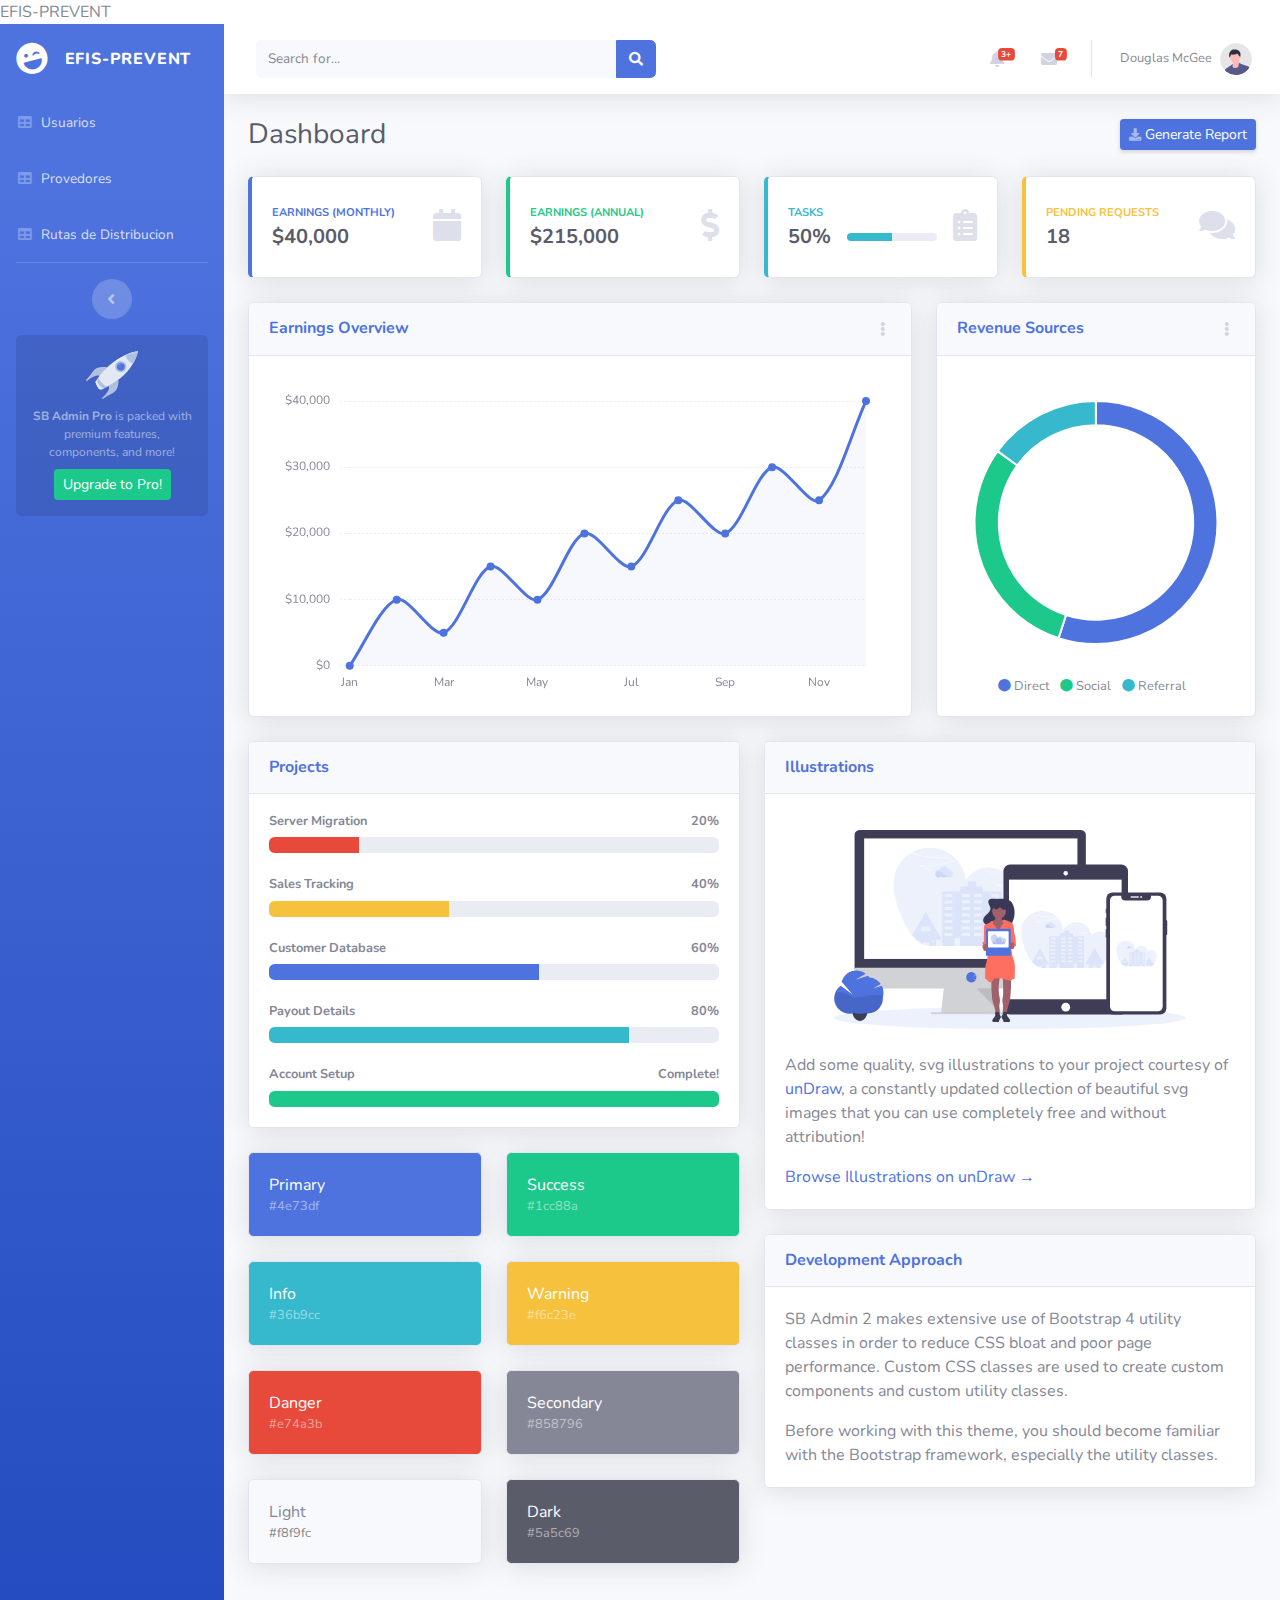
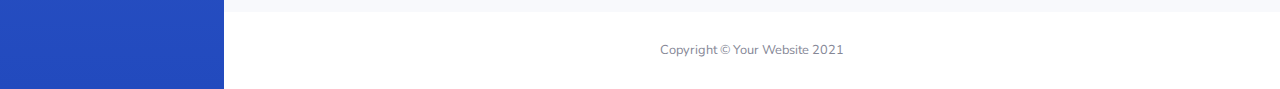
==== src/main/resources/static/index.html @ b84a91aa "Agrego el proyecto" ====
<!DOCTYPE html>
<html lang="en">

<head>

    <meta charset="utf-8">
    <meta http-equiv="X-UA-Compatible" content="IE=edge">
    <meta name="viewport" content="width=device-width, initial-scale=1, shrink-to-fit=no">
    <meta name="description" content="">
    <meta name="author" content="">

    <title></title>
EFIS-PREVENT
    <!-- Custom fonts for this template-->
    <link href="vendor/fontawesome-free/css/all.min.css" rel="stylesheet" type="text/css">
    <link
        href="https://fonts.googleapis.com/css?family=Nunito:200,200i,300,300i,400,400i,600,600i,700,700i,800,800i,900,900i"
        rel="stylesheet">

    <!-- Custom styles for this template-->
    <link href="css/sb-admin-2.min.css" rel="stylesheet">

</head>

<body id="page-top">

    <!-- Page Wrapper -->
    <div id="wrapper">

        <!-- Sidebar -->
        <ul class="navbar-nav bg-gradient-primary sidebar sidebar-dark accordion" id="accordionSidebar">

            <!-- Sidebar - Brand -->
            <a class="sidebar-brand d-flex align-items-center justify-content-center" href="index.html">
                <div class="sidebar-brand-icon rotate-n-15">
                    <i class="fas fa-laugh-wink"></i>
                </div>
                <div class="sidebar-brand-text mx-3"> EFIS-PREVENT </div>
            </a>


            <!-- Nav Item - Tables -->
            <li class="nav-item">
                <a class="nav-link" href="usuarios.html">
                    <i class="fas fa-fw fa-table"></i>
                    <span>Usuarios</span></a>
            </li>

                 <li class="nav-item">
                   <a class="nav-link" href="provedores.html">
                   <i class="fas fa-fw fa-table"></i>
                   <span>Provedores</span></a>

              </li>

                 <li class="nav-item">
                <a class="nav-link" href="#">
                    <i class="fas fa-fw fa-table"></i>
                    <span>Rutas de Distribucion</span></a>

               </li>

            <!-- Divider -->
            <hr class="sidebar-divider d-none d-md-block">

            <!-- Sidebar Toggler (Sidebar) -->
            <div class="text-center d-none d-md-inline">
                <button class="rounded-circle border-0" id="sidebarToggle"></button>
            </div>

            <!-- Sidebar Message -->
            <div class="sidebar-card d-none d-lg-flex">
                <img class="sidebar-card-illustration mb-2" src="img/undraw_rocket.svg" alt="...">
                <p class="text-center mb-2"><strong>SB Admin Pro</strong> is packed with premium features, components, and more!</p>
                <a class="btn btn-success btn-sm" href="https://startbootstrap.com/theme/sb-admin-pro">Upgrade to Pro!</a>
            </div>

        </ul>
        <!-- End of Sidebar -->

        <!-- Content Wrapper -->
        <div id="content-wrapper" class="d-flex flex-column">

            <!-- Main Content -->
            <div id="content">

                <!-- Topbar -->
                <nav class="navbar navbar-expand navbar-light bg-white topbar mb-4 static-top shadow">

                    <!-- Sidebar Toggle (Topbar) -->
                    <button id="sidebarToggleTop" class="btn btn-link d-md-none rounded-circle mr-3">
                        <i class="fa fa-bars"></i>
                    </button>

                    <!-- Topbar Search -->
                    <form
                        class="d-none d-sm-inline-block form-inline mr-auto ml-md-3 my-2 my-md-0 mw-100 navbar-search">
                        <div class="input-group">
                            <input type="text" class="form-control bg-light border-0 small" placeholder="Search for..."
                                aria-label="Search" aria-describedby="basic-addon2">
                            <div class="input-group-append">
                                <button class="btn btn-primary" type="button">
                                    <i class="fas fa-search fa-sm"></i>
                                </button>
                            </div>
                        </div>
                    </form>

                    <!-- Topbar Navbar -->
                    <ul class="navbar-nav ml-auto">

                        <!-- Nav Item - Search Dropdown (Visible Only XS) -->
                        <li class="nav-item dropdown no-arrow d-sm-none">
                            <a class="nav-link dropdown-toggle" href="#" id="searchDropdown" role="button"
                                data-toggle="dropdown" aria-haspopup="true" aria-expanded="false">
                                <i class="fas fa-search fa-fw"></i>
                            </a>
                            <!-- Dropdown - Messages -->
                            <div class="dropdown-menu dropdown-menu-right p-3 shadow animated--grow-in"
                                aria-labelledby="searchDropdown">
                                <form class="form-inline mr-auto w-100 navbar-search">
                                    <div class="input-group">
                                        <input type="text" class="form-control bg-light border-0 small"
                                            placeholder="Search for..." aria-label="Search"
                                            aria-describedby="basic-addon2">
                                        <div class="input-group-append">
                                            <button class="btn btn-primary" type="button">
                                                <i class="fas fa-search fa-sm"></i>
                                            </button>
                                        </div>
                                    </div>
                                </form>
                            </div>
                        </li>

                        <!-- Nav Item - Alerts -->
                        <li class="nav-item dropdown no-arrow mx-1">
                            <a class="nav-link dropdown-toggle" href="#" id="alertsDropdown" role="button"
                                data-toggle="dropdown" aria-haspopup="true" aria-expanded="false">
                                <i class="fas fa-bell fa-fw"></i>
                                <!-- Counter - Alerts -->
                                <span class="badge badge-danger badge-counter">3+</span>
                            </a>
                            <!-- Dropdown - Alerts -->
                            <div class="dropdown-list dropdown-menu dropdown-menu-right shadow animated--grow-in"
                                aria-labelledby="alertsDropdown">
                                <h6 class="dropdown-header">
                                    Alerts Center
                                </h6>
                                <a class="dropdown-item d-flex align-items-center" href="#">
                                    <div class="mr-3">
                                        <div class="icon-circle bg-primary">
                                            <i class="fas fa-file-alt text-white"></i>
                                        </div>
                                    </div>
                                    <div>
                                        <div class="small text-gray-500">December 12, 2019</div>
                                        <span class="font-weight-bold">A new monthly report is ready to download!</span>
                                    </div>
                                </a>
                                <a class="dropdown-item d-flex align-items-center" href="#">
                                    <div class="mr-3">
                                        <div class="icon-circle bg-success">
                                            <i class="fas fa-donate text-white"></i>
                                        </div>
                                    </div>
                                    <div>
                                        <div class="small text-gray-500">December 7, 2019</div>
                                        $290.29 has been deposited into your account!
                                    </div>
                                </a>
                                <a class="dropdown-item d-flex align-items-center" href="#">
                                    <div class="mr-3">
                                        <div class="icon-circle bg-warning">
                                            <i class="fas fa-exclamation-triangle text-white"></i>
                                        </div>
                                    </div>
                                    <div>
                                        <div class="small text-gray-500">December 2, 2019</div>
                                        Spending Alert: We've noticed unusually high spending for your account.
                                    </div>
                                </a>
                                <a class="dropdown-item text-center small text-gray-500" href="#">Show All Alerts</a>
                            </div>
                        </li>

                        <!-- Nav Item - Messages -->
                        <li class="nav-item dropdown no-arrow mx-1">
                            <a class="nav-link dropdown-toggle" href="#" id="messagesDropdown" role="button"
                                data-toggle="dropdown" aria-haspopup="true" aria-expanded="false">
                                <i class="fas fa-envelope fa-fw"></i>
                                <!-- Counter - Messages -->
                                <span class="badge badge-danger badge-counter">7</span>
                            </a>
                            <!-- Dropdown - Messages -->
                            <div class="dropdown-list dropdown-menu dropdown-menu-right shadow animated--grow-in"
                                aria-labelledby="messagesDropdown">
                                <h6 class="dropdown-header">
                                    Message Center
                                </h6>
                                <a class="dropdown-item d-flex align-items-center" href="#">
                                    <div class="dropdown-list-image mr-3">
                                        <img class="rounded-circle" src="img/undraw_profile_1.svg"
                                            alt="...">
                                        <div class="status-indicator bg-success"></div>
                                    </div>
                                    <div class="font-weight-bold">
                                        <div class="text-truncate">Hi there! I am wondering if you can help me with a
                                            problem I've been having.</div>
                                        <div class="small text-gray-500">Emily Fowler · 58m</div>
                                    </div>
                                </a>
                                <a class="dropdown-item d-flex align-items-center" href="#">
                                    <div class="dropdown-list-image mr-3">
                                        <img class="rounded-circle" src="img/undraw_profile_2.svg"
                                            alt="...">
                                        <div class="status-indicator"></div>
                                    </div>
                                    <div>
                                        <div class="text-truncate">I have the photos that you ordered last month, how
                                            would you like them sent to you?</div>
                                        <div class="small text-gray-500">Jae Chun · 1d</div>
                                    </div>
                                </a>
                                <a class="dropdown-item d-flex align-items-center" href="#">
                                    <div class="dropdown-list-image mr-3">
                                        <img class="rounded-circle" src="img/undraw_profile_3.svg"
                                            alt="...">
                                        <div class="status-indicator bg-warning"></div>
                                    </div>
                                    <div>
                                        <div class="text-truncate">Last month's report looks great, I am very happy with
                                            the progress so far, keep up the good work!</div>
                                        <div class="small text-gray-500">Morgan Alvarez · 2d</div>
                                    </div>
                                </a>
                                <a class="dropdown-item d-flex align-items-center" href="#">
                                    <div class="dropdown-list-image mr-3">
                                        <img class="rounded-circle" src="https://source.unsplash.com/Mv9hjnEUHR4/60x60"
                                            alt="...">
                                        <div class="status-indicator bg-success"></div>
                                    </div>
                                    <div>
                                        <div class="text-truncate">Am I a good boy? The reason I ask is because someone
                                            told me that people say this to all dogs, even if they aren't good...</div>
                                        <div class="small text-gray-500">Chicken the Dog · 2w</div>
                                    </div>
                                </a>
                                <a class="dropdown-item text-center small text-gray-500" href="#">Read More Messages</a>
                            </div>
                        </li>

                        <div class="topbar-divider d-none d-sm-block"></div>

                        <!-- Nav Item - User Information -->
                        <li class="nav-item dropdown no-arrow">
                            <a class="nav-link dropdown-toggle" href="#" id="userDropdown" role="button"
                                data-toggle="dropdown" aria-haspopup="true" aria-expanded="false">
                                <span class="mr-2 d-none d-lg-inline text-gray-600 small">Douglas McGee</span>
                                <img class="img-profile rounded-circle"
                                    src="img/undraw_profile.svg">
                            </a>
                            <!-- Dropdown - User Information -->
                            <div class="dropdown-menu dropdown-menu-right shadow animated--grow-in"
                                aria-labelledby="userDropdown">
                                <a class="dropdown-item" href="#">
                                    <i class="fas fa-user fa-sm fa-fw mr-2 text-gray-400"></i>
                                    Profile
                                </a>
                                <a class="dropdown-item" href="#">
                                    <i class="fas fa-cogs fa-sm fa-fw mr-2 text-gray-400"></i>
                                    Settings
                                </a>
                                <a class="dropdown-item" href="#">
                                    <i class="fas fa-list fa-sm fa-fw mr-2 text-gray-400"></i>
                                    Activity Log
                                </a>
                                <div class="dropdown-divider"></div>
                                <a class="dropdown-item" href="#" data-toggle="modal" data-target="#logoutModal">
                                    <i class="fas fa-sign-out-alt fa-sm fa-fw mr-2 text-gray-400"></i>
                                    Logout
                                </a>
                            </div>
                        </li>

                    </ul>

                </nav>
                <!-- End of Topbar -->

                <!-- Begin Page Content -->
                <div class="container-fluid">

                    <!-- Page Heading -->
                    <div class="d-sm-flex align-items-center justify-content-between mb-4">
                        <h1 class="h3 mb-0 text-gray-800">Dashboard</h1>
                        <a href="#" class="d-none d-sm-inline-block btn btn-sm btn-primary shadow-sm"><i
                                class="fas fa-download fa-sm text-white-50"></i> Generate Report</a>
                    </div>

                    <!-- Content Row -->
                    <div class="row">

                        <!-- Earnings (Monthly) Card Example -->
                        <div class="col-xl-3 col-md-6 mb-4">
                            <div class="card border-left-primary shadow h-100 py-2">
                                <div class="card-body">
                                    <div class="row no-gutters align-items-center">
                                        <div class="col mr-2">
                                            <div class="text-xs font-weight-bold text-primary text-uppercase mb-1">
                                                Earnings (Monthly)</div>
                                            <div class="h5 mb-0 font-weight-bold text-gray-800">$40,000</div>
                                        </div>
                                        <div class="col-auto">
                                            <i class="fas fa-calendar fa-2x text-gray-300"></i>
                                        </div>
                                    </div>
                                </div>
                            </div>
                        </div>

                        <!-- Earnings (Monthly) Card Example -->
                        <div class="col-xl-3 col-md-6 mb-4">
                            <div class="card border-left-success shadow h-100 py-2">
                                <div class="card-body">
                                    <div class="row no-gutters align-items-center">
                                        <div class="col mr-2">
                                            <div class="text-xs font-weight-bold text-success text-uppercase mb-1">
                                                Earnings (Annual)</div>
                                            <div class="h5 mb-0 font-weight-bold text-gray-800">$215,000</div>
                                        </div>
                                        <div class="col-auto">
                                            <i class="fas fa-dollar-sign fa-2x text-gray-300"></i>
                                        </div>
                                    </div>
                                </div>
                            </div>
                        </div>

                        <!-- Earnings (Monthly) Card Example -->
                        <div class="col-xl-3 col-md-6 mb-4">
                            <div class="card border-left-info shadow h-100 py-2">
                                <div class="card-body">
                                    <div class="row no-gutters align-items-center">
                                        <div class="col mr-2">
                                            <div class="text-xs font-weight-bold text-info text-uppercase mb-1">Tasks
                                            </div>
                                            <div class="row no-gutters align-items-center">
                                                <div class="col-auto">
                                                    <div class="h5 mb-0 mr-3 font-weight-bold text-gray-800">50%</div>
                                                </div>
                                                <div class="col">
                                                    <div class="progress progress-sm mr-2">
                                                        <div class="progress-bar bg-info" role="progressbar"
                                                            style="width: 50%" aria-valuenow="50" aria-valuemin="0"
                                                            aria-valuemax="100"></div>
                                                    </div>
                                                </div>
                                            </div>
                                        </div>
                                        <div class="col-auto">
                                            <i class="fas fa-clipboard-list fa-2x text-gray-300"></i>
                                        </div>
                                    </div>
                                </div>
                            </div>
                        </div>

                        <!-- Pending Requests Card Example -->
                        <div class="col-xl-3 col-md-6 mb-4">
                            <div class="card border-left-warning shadow h-100 py-2">
                                <div class="card-body">
                                    <div class="row no-gutters align-items-center">
                                        <div class="col mr-2">
                                            <div class="text-xs font-weight-bold text-warning text-uppercase mb-1">
                                                Pending Requests</div>
                                            <div class="h5 mb-0 font-weight-bold text-gray-800">18</div>
                                        </div>
                                        <div class="col-auto">
                                            <i class="fas fa-comments fa-2x text-gray-300"></i>
                                        </div>
                                    </div>
                                </div>
                            </div>
                        </div>
                    </div>

                    <!-- Content Row -->

                    <div class="row">

                        <!-- Area Chart -->
                        <div class="col-xl-8 col-lg-7">
                            <div class="card shadow mb-4">
                                <!-- Card Header - Dropdown -->
                                <div
                                    class="card-header py-3 d-flex flex-row align-items-center justify-content-between">
                                    <h6 class="m-0 font-weight-bold text-primary">Earnings Overview</h6>
                                    <div class="dropdown no-arrow">
                                        <a class="dropdown-toggle" href="#" role="button" id="dropdownMenuLink"
                                            data-toggle="dropdown" aria-haspopup="true" aria-expanded="false">
                                            <i class="fas fa-ellipsis-v fa-sm fa-fw text-gray-400"></i>
                                        </a>
                                        <div class="dropdown-menu dropdown-menu-right shadow animated--fade-in"
                                            aria-labelledby="dropdownMenuLink">
                                            <div class="dropdown-header">Dropdown Header:</div>
                                            <a class="dropdown-item" href="#">Action</a>
                                            <a class="dropdown-item" href="#">Another action</a>
                                            <div class="dropdown-divider"></div>
                                            <a class="dropdown-item" href="#">Something else here</a>
                                        </div>
                                    </div>
                                </div>
                                <!-- Card Body -->
                                <div class="card-body">
                                    <div class="chart-area">
                                        <canvas id="myAreaChart"></canvas>
                                    </div>
                                </div>
                            </div>
                        </div>

                        <!-- Pie Chart -->
                        <div class="col-xl-4 col-lg-5">
                            <div class="card shadow mb-4">
                                <!-- Card Header - Dropdown -->
                                <div
                                    class="card-header py-3 d-flex flex-row align-items-center justify-content-between">
                                    <h6 class="m-0 font-weight-bold text-primary">Revenue Sources</h6>
                                    <div class="dropdown no-arrow">
                                        <a class="dropdown-toggle" href="#" role="button" id="dropdownMenuLink"
                                            data-toggle="dropdown" aria-haspopup="true" aria-expanded="false">
                                            <i class="fas fa-ellipsis-v fa-sm fa-fw text-gray-400"></i>
                                        </a>
                                        <div class="dropdown-menu dropdown-menu-right shadow animated--fade-in"
                                            aria-labelledby="dropdownMenuLink">
                                            <div class="dropdown-header">Dropdown Header:</div>
                                            <a class="dropdown-item" href="#">Action</a>
                                            <a class="dropdown-item" href="#">Another action</a>
                                            <div class="dropdown-divider"></div>
                                            <a class="dropdown-item" href="#">Something else here</a>
                                        </div>
                                    </div>
                                </div>
                                <!-- Card Body -->
                                <div class="card-body">
                                    <div class="chart-pie pt-4 pb-2">
                                        <canvas id="myPieChart"></canvas>
                                    </div>
                                    <div class="mt-4 text-center small">
                                        <span class="mr-2">
                                            <i class="fas fa-circle text-primary"></i> Direct
                                        </span>
                                        <span class="mr-2">
                                            <i class="fas fa-circle text-success"></i> Social
                                        </span>
                                        <span class="mr-2">
                                            <i class="fas fa-circle text-info"></i> Referral
                                        </span>
                                    </div>
                                </div>
                            </div>
                        </div>
                    </div>

                    <!-- Content Row -->
                    <div class="row">

                        <!-- Content Column -->
                        <div class="col-lg-6 mb-4">

                            <!-- Project Card Example -->
                            <div class="card shadow mb-4">
                                <div class="card-header py-3">
                                    <h6 class="m-0 font-weight-bold text-primary">Projects</h6>
                                </div>
                                <div class="card-body">
                                    <h4 class="small font-weight-bold">Server Migration <span
                                            class="float-right">20%</span></h4>
                                    <div class="progress mb-4">
                                        <div class="progress-bar bg-danger" role="progressbar" style="width: 20%"
                                            aria-valuenow="20" aria-valuemin="0" aria-valuemax="100"></div>
                                    </div>
                                    <h4 class="small font-weight-bold">Sales Tracking <span
                                            class="float-right">40%</span></h4>
                                    <div class="progress mb-4">
                                        <div class="progress-bar bg-warning" role="progressbar" style="width: 40%"
                                            aria-valuenow="40" aria-valuemin="0" aria-valuemax="100"></div>
                                    </div>
                                    <h4 class="small font-weight-bold">Customer Database <span
                                            class="float-right">60%</span></h4>
                                    <div class="progress mb-4">
                                        <div class="progress-bar" role="progressbar" style="width: 60%"
                                            aria-valuenow="60" aria-valuemin="0" aria-valuemax="100"></div>
                                    </div>
                                    <h4 class="small font-weight-bold">Payout Details <span
                                            class="float-right">80%</span></h4>
                                    <div class="progress mb-4">
                                        <div class="progress-bar bg-info" role="progressbar" style="width: 80%"
                                            aria-valuenow="80" aria-valuemin="0" aria-valuemax="100"></div>
                                    </div>
                                    <h4 class="small font-weight-bold">Account Setup <span
                                            class="float-right">Complete!</span></h4>
                                    <div class="progress">
                                        <div class="progress-bar bg-success" role="progressbar" style="width: 100%"
                                            aria-valuenow="100" aria-valuemin="0" aria-valuemax="100"></div>
                                    </div>
                                </div>
                            </div>

                            <!-- Color System -->
                            <div class="row">
                                <div class="col-lg-6 mb-4">
                                    <div class="card bg-primary text-white shadow">
                                        <div class="card-body">
                                            Primary
                                            <div class="text-white-50 small">#4e73df</div>
                                        </div>
                                    </div>
                                </div>
                                <div class="col-lg-6 mb-4">
                                    <div class="card bg-success text-white shadow">
                                        <div class="card-body">
                                            Success
                                            <div class="text-white-50 small">#1cc88a</div>
                                        </div>
                                    </div>
                                </div>
                                <div class="col-lg-6 mb-4">
                                    <div class="card bg-info text-white shadow">
                                        <div class="card-body">
                                            Info
                                            <div class="text-white-50 small">#36b9cc</div>
                                        </div>
                                    </div>
                                </div>
                                <div class="col-lg-6 mb-4">
                                    <div class="card bg-warning text-white shadow">
                                        <div class="card-body">
                                            Warning
                                            <div class="text-white-50 small">#f6c23e</div>
                                        </div>
                                    </div>
                                </div>
                                <div class="col-lg-6 mb-4">
                                    <div class="card bg-danger text-white shadow">
                                        <div class="card-body">
                                            Danger
                                            <div class="text-white-50 small">#e74a3b</div>
                                        </div>
                                    </div>
                                </div>
                                <div class="col-lg-6 mb-4">
                                    <div class="card bg-secondary text-white shadow">
                                        <div class="card-body">
                                            Secondary
                                            <div class="text-white-50 small">#858796</div>
                                        </div>
                                    </div>
                                </div>
                                <div class="col-lg-6 mb-4">
                                    <div class="card bg-light text-black shadow">
                                        <div class="card-body">
                                            Light
                                            <div class="text-black-50 small">#f8f9fc</div>
                                        </div>
                                    </div>
                                </div>
                                <div class="col-lg-6 mb-4">
                                    <div class="card bg-dark text-white shadow">
                                        <div class="card-body">
                                            Dark
                                            <div class="text-white-50 small">#5a5c69</div>
                                        </div>
                                    </div>
                                </div>
                            </div>

                        </div>

                        <div class="col-lg-6 mb-4">

                            <!-- Illustrations -->
                            <div class="card shadow mb-4">
                                <div class="card-header py-3">
                                    <h6 class="m-0 font-weight-bold text-primary">Illustrations</h6>
                                </div>
                                <div class="card-body">
                                    <div class="text-center">
                                        <img class="img-fluid px-3 px-sm-4 mt-3 mb-4" style="width: 25rem;"
                                            src="img/undraw_posting_photo.svg" alt="...">
                                    </div>
                                    <p>Add some quality, svg illustrations to your project courtesy of <a
                                            target="_blank" rel="nofollow" href="https://undraw.co/">unDraw</a>, a
                                        constantly updated collection of beautiful svg images that you can use
                                        completely free and without attribution!</p>
                                    <a target="_blank" rel="nofollow" href="https://undraw.co/">Browse Illustrations on
                                        unDraw &rarr;</a>
                                </div>
                            </div>

                            <!-- Approach -->
                            <div class="card shadow mb-4">
                                <div class="card-header py-3">
                                    <h6 class="m-0 font-weight-bold text-primary">Development Approach</h6>
                                </div>
                                <div class="card-body">
                                    <p>SB Admin 2 makes extensive use of Bootstrap 4 utility classes in order to reduce
                                        CSS bloat and poor page performance. Custom CSS classes are used to create
                                        custom components and custom utility classes.</p>
                                    <p class="mb-0">Before working with this theme, you should become familiar with the
                                        Bootstrap framework, especially the utility classes.</p>
                                </div>
                            </div>

                        </div>
                    </div>

                </div>
                <!-- /.container-fluid -->

            </div>
            <!-- End of Main Content -->

            <!-- Footer -->
            <footer class="sticky-footer bg-white">
                <div class="container my-auto">
                    <div class="copyright text-center my-auto">
                        <span>Copyright &copy; Your Website 2021</span>
                    </div>
                </div>
            </footer>
            <!-- End of Footer -->

        </div>
        <!-- End of Content Wrapper -->

    </div>
    <!-- End of Page Wrapper -->

    <!-- Scroll to Top Button-->
    <a class="scroll-to-top rounded" href="#page-top">
        <i class="fas fa-angle-up"></i>
    </a>

    <!-- Logout Modal-->
    <div class="modal fade" id="logoutModal" tabindex="-1" role="dialog" aria-labelledby="exampleModalLabel"
        aria-hidden="true">
        <div class="modal-dialog" role="document">
            <div class="modal-content">
                <div class="modal-header">
                    <h5 class="modal-title" id="exampleModalLabel">Ready to Leave?</h5>
                    <button class="close" type="button" data-dismiss="modal" aria-label="Close">
                        <span aria-hidden="true">×</span>
                    </button>
                </div>
                <div class="modal-body">Select "Logout" below if you are ready to end your current session.</div>
                <div class="modal-footer">
                    <button class="btn btn-secondary" type="button" data-dismiss="modal">Cancel</button>
                    <a class="btn btn-primary" href="login.html">Logout</a>
                </div>
            </div>
        </div>
    </div>

    <!-- Bootstrap core JavaScript-->
    <script src="vendor/jquery/jquery.min.js"></script>
    <script src="vendor/bootstrap/js/bootstrap.bundle.min.js"></script>

    <!-- Core plugin JavaScript-->
    <script src="vendor/jquery-easing/jquery.easing.min.js"></script>

    <!-- Custom scripts for all pages-->
    <script src="js/sb-admin-2.min.js"></script>

    <!-- Page level plugins -->
    <script src="vendor/chart.js/Chart.min.js"></script>

    <!-- Page level custom scripts -->
    <script src="js/demo/chart-area-demo.js"></script>
    <script src="js/demo/chart-pie-demo.js"></script>

</body>

</html>
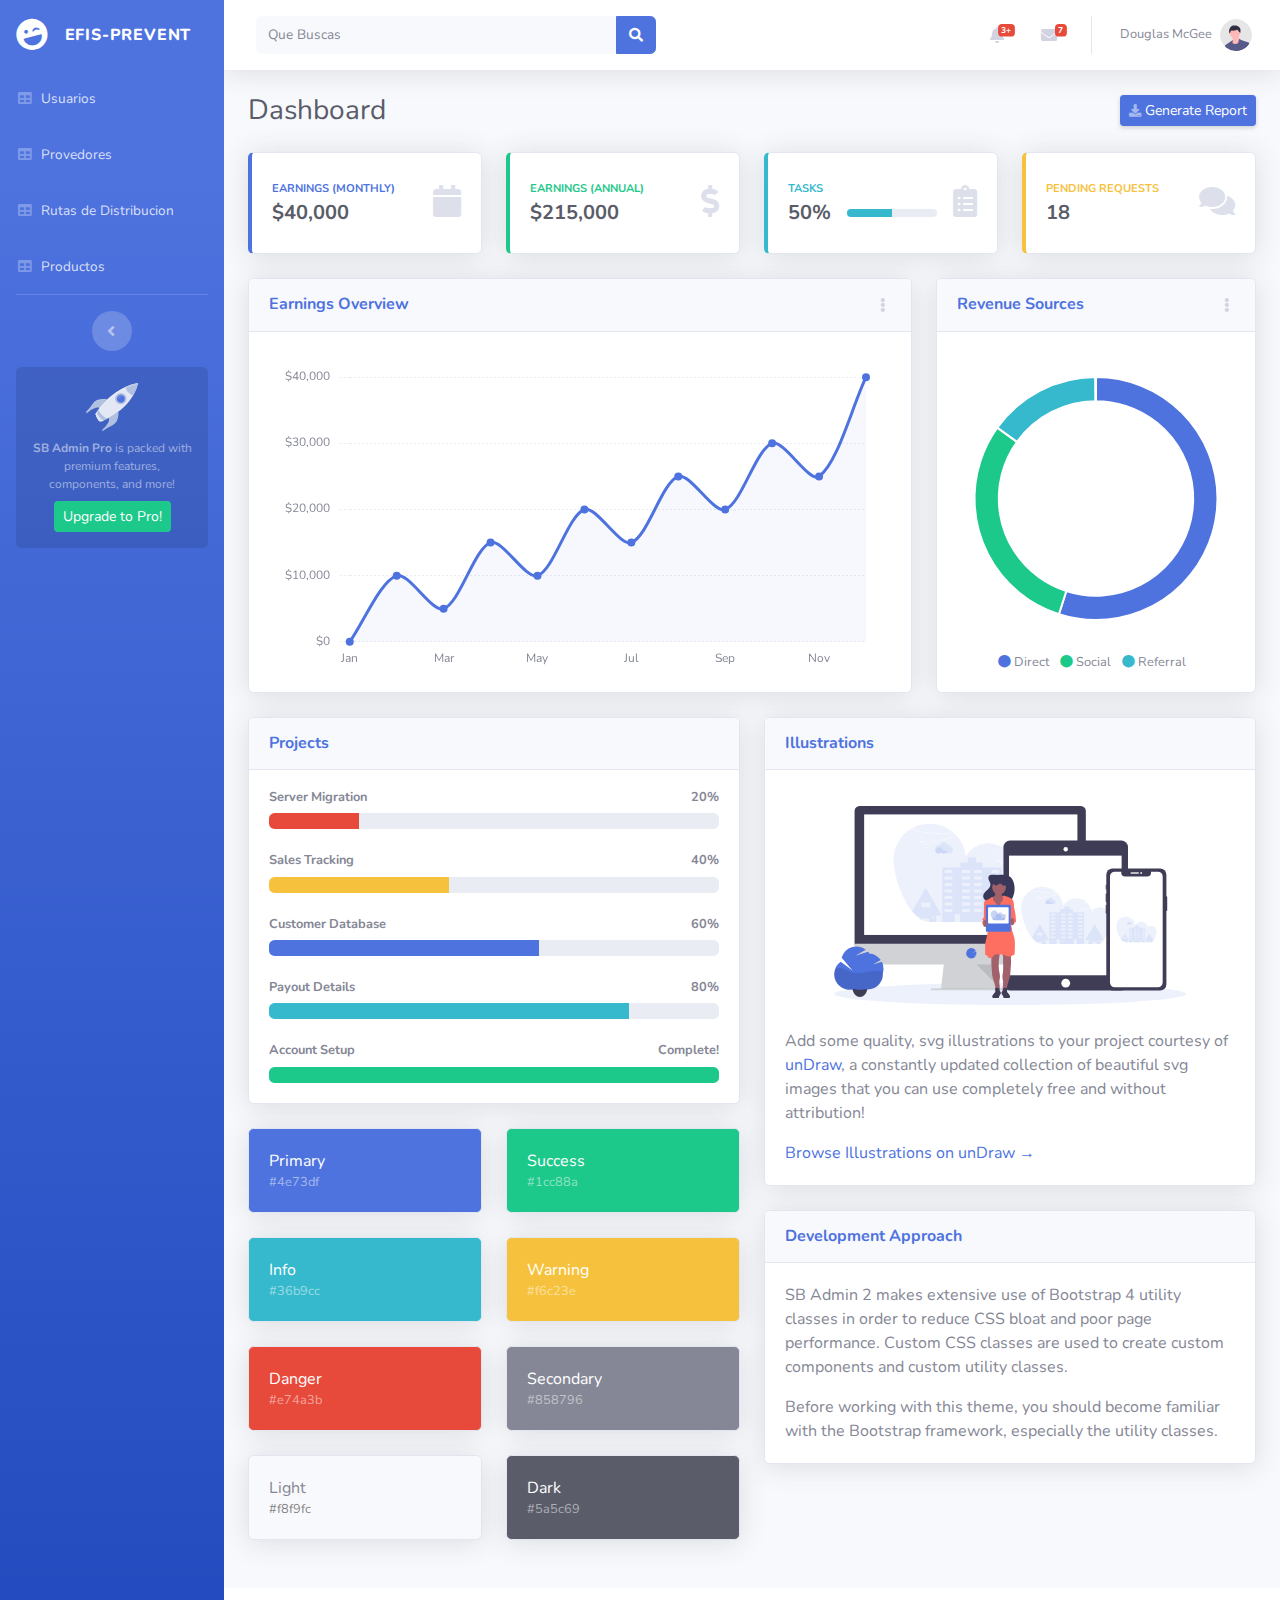
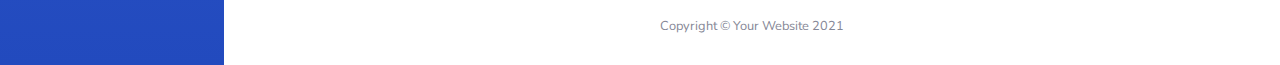
==== commit ebe01b87: "inserto de logo efis" ====
--- a/src/main/resources/static/index.html
+++ b/src/main/resources/static/index.html
@@ -9,8 +9,8 @@
     <meta name="description" content="">
     <meta name="author" content="">
 
-    <title></title>
-EFIS-PREVENT
+    <title>"EFIS-PREVENT"</title>
+
     <!-- Custom fonts for this template-->
     <link href="vendor/fontawesome-free/css/all.min.css" rel="stylesheet" type="text/css">
     <link
@@ -60,6 +60,14 @@
 
                </li>
 
+
+                <li class="nav-item">
+                  <a class="nav-link" href="#">
+                   <i class="fas fa-fw fa-table"></i>
+                       <span>Productos</span></a>
+
+                              </li>
+
             <!-- Divider -->
             <hr class="sidebar-divider d-none d-md-block">
 
@@ -96,7 +104,7 @@
                     <form
                         class="d-none d-sm-inline-block form-inline mr-auto ml-md-3 my-2 my-md-0 mw-100 navbar-search">
                         <div class="input-group">
-                            <input type="text" class="form-control bg-light border-0 small" placeholder="Search for..."
+                            <input type="text" class="form-control bg-light border-0 small" placeholder="Que Buscas"
                                 aria-label="Search" aria-describedby="basic-addon2">
                             <div class="input-group-append">
                                 <button class="btn btn-primary" type="button">
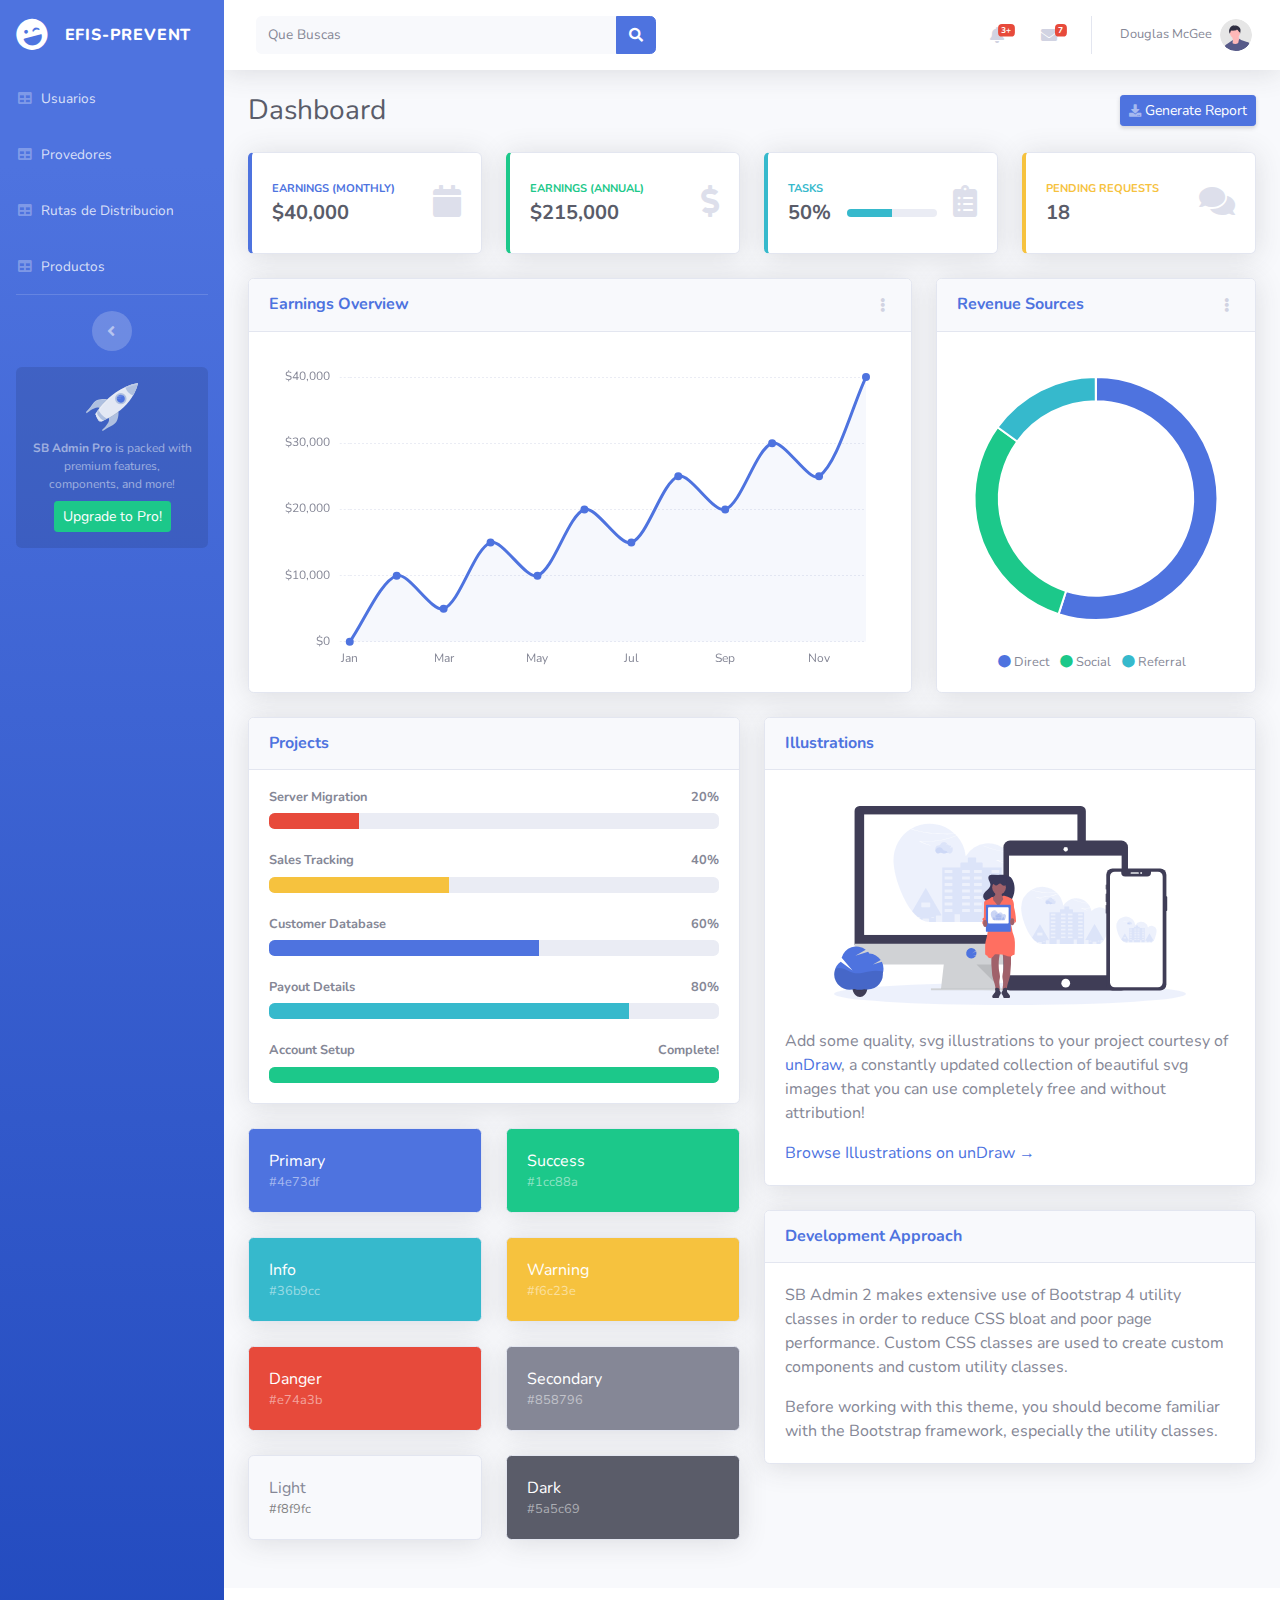
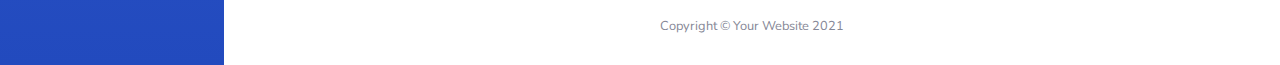
==== commit 2991951f: "config perfil" ====
--- a/src/main/resources/static/index.html
+++ b/src/main/resources/static/index.html
@@ -273,20 +273,20 @@
                                 aria-labelledby="userDropdown">
                                 <a class="dropdown-item" href="#">
                                     <i class="fas fa-user fa-sm fa-fw mr-2 text-gray-400"></i>
-                                    Profile
+                                    Perfil
                                 </a>
                                 <a class="dropdown-item" href="#">
                                     <i class="fas fa-cogs fa-sm fa-fw mr-2 text-gray-400"></i>
-                                    Settings
+                                    configuracion
                                 </a>
                                 <a class="dropdown-item" href="#">
                                     <i class="fas fa-list fa-sm fa-fw mr-2 text-gray-400"></i>
-                                    Activity Log
+                                    Actividad
                                 </a>
                                 <div class="dropdown-divider"></div>
                                 <a class="dropdown-item" href="#" data-toggle="modal" data-target="#logoutModal">
                                     <i class="fas fa-sign-out-alt fa-sm fa-fw mr-2 text-gray-400"></i>
-                                    Logout
+                                    Cerrar sesion
                                 </a>
                             </div>
                         </li>
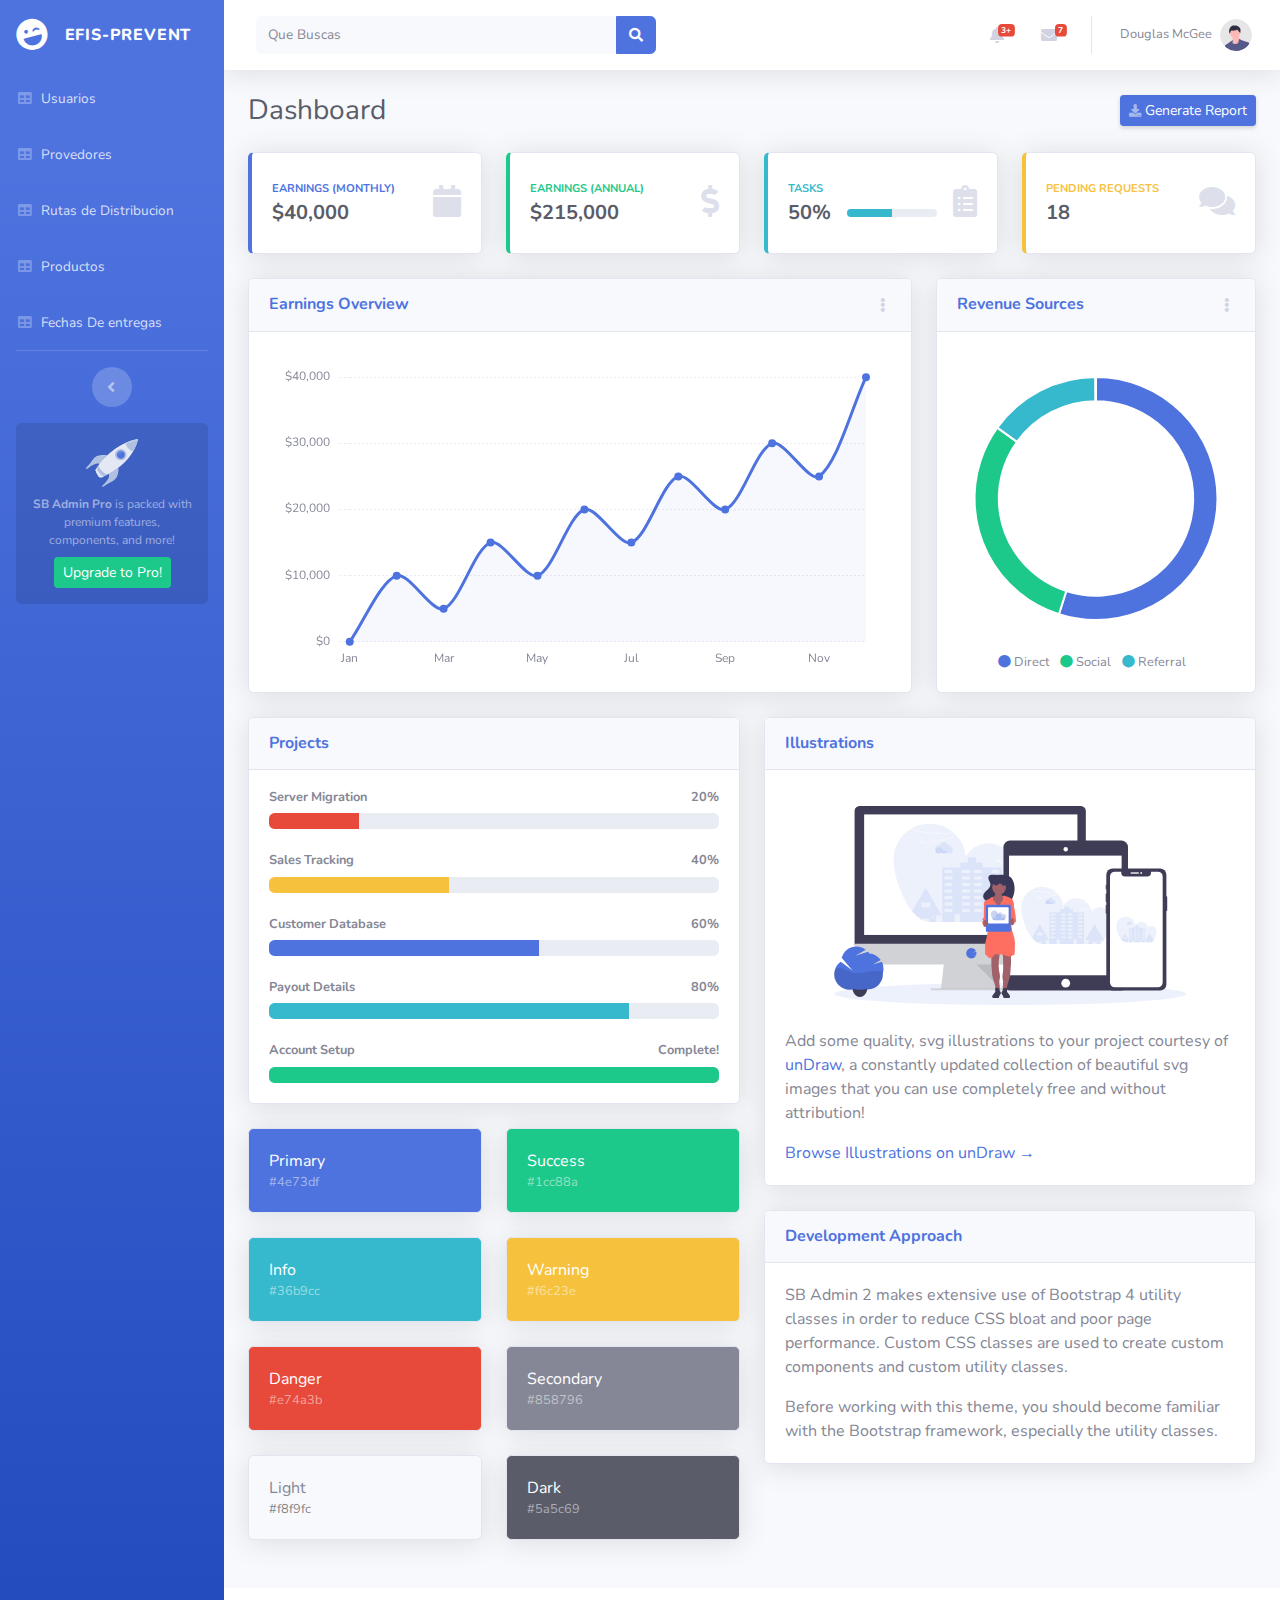
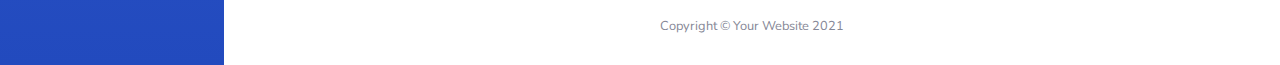
==== commit d55dc9bf: "c" ====
--- a/src/main/resources/static/index.html
+++ b/src/main/resources/static/index.html
@@ -67,6 +67,19 @@
                        <span>Productos</span></a>
 
                               </li>
+
+
+            </li>
+
+
+            <li class="nav-item">
+                <a class="nav-link" href="Fechas_De_entrega.html">
+                    <i class="fas fa-fw fa-table"></i>
+                    <span>Fechas De entregas </span></a>
+
+            </li>
+
+
 
             <!-- Divider -->
             <hr class="sidebar-divider d-none d-md-block">
